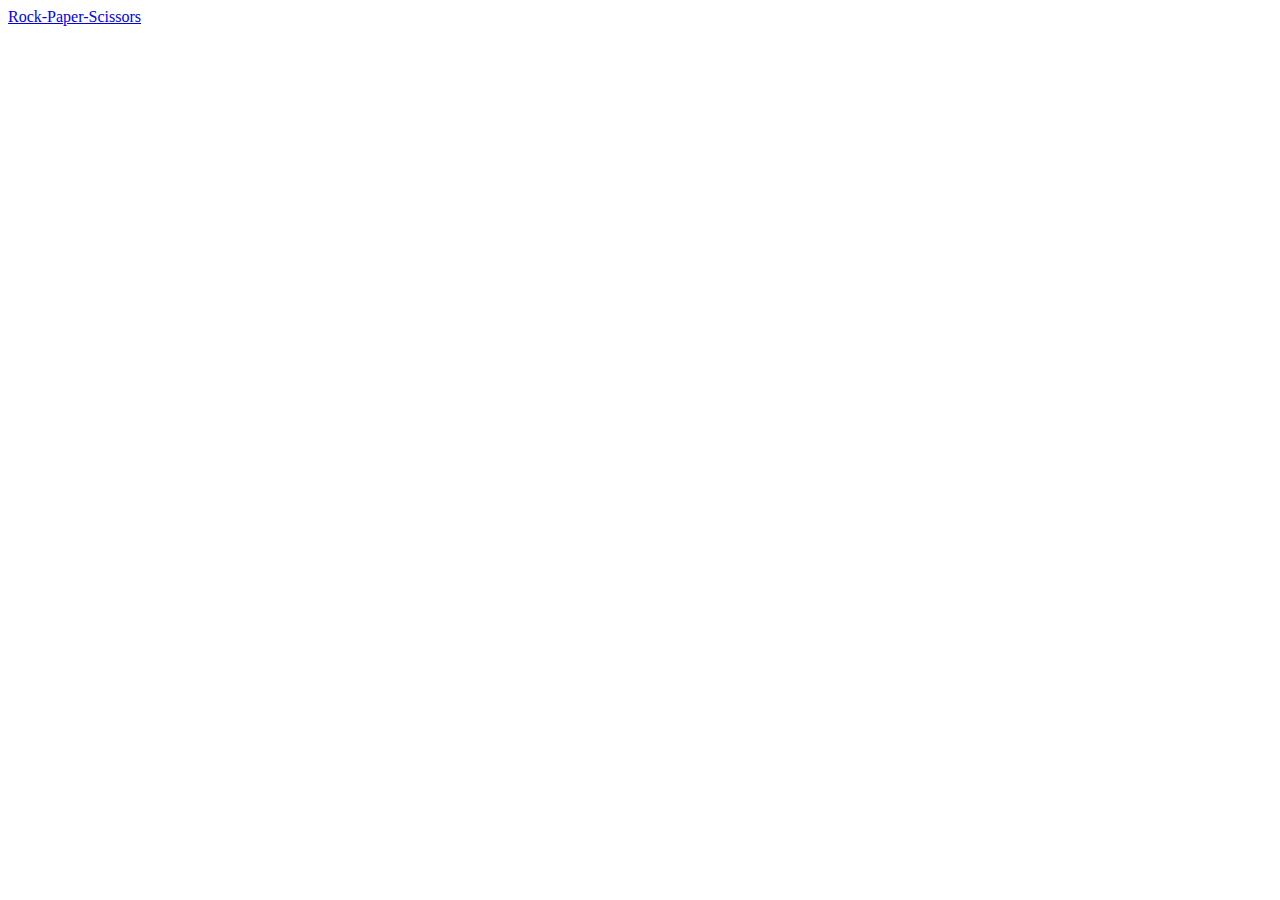
==== index.html @ 23f763be "add index" ====
<!DOCTYPE html>
<html lang="en">
  <head>
    <meta charset="UTF-8" />
    <meta http-equiv="X-UA-Compatible" content="IE=edge" />
    <meta name="viewport" content="width=device-width, initial-scale=1.0" />
    <title>Document</title>
  </head>
  <body>
    <a href="./rock-paper-scissors-master/index.html">Rock-Paper-Scissors</a>
  </body>
</html>
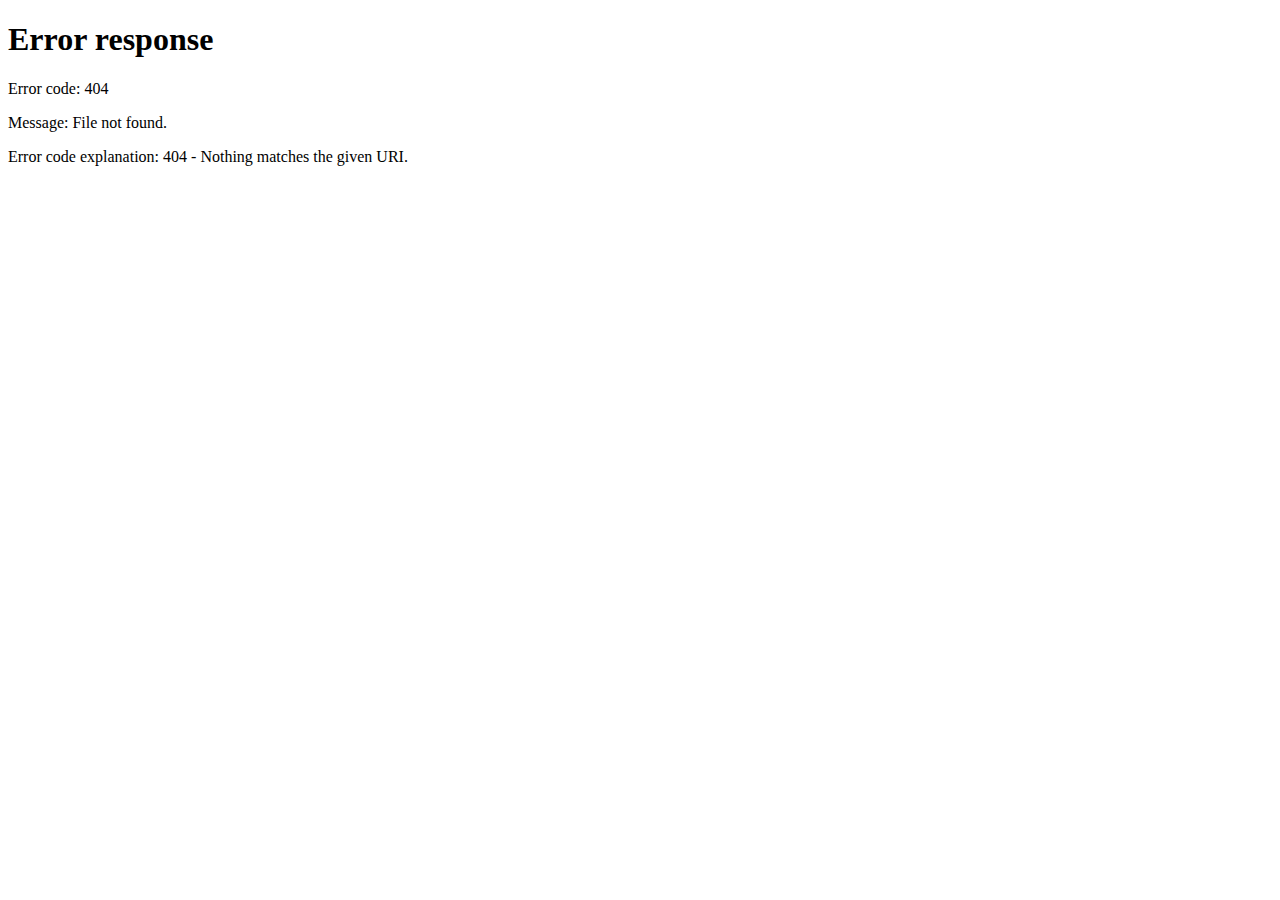
==== commit 1b9c2d11: "updated index" ====
--- a/index.html
+++ b/index.html
@@ -2,6 +2,7 @@
 <html lang="en">
   <head>
     <meta charset="UTF-8" />
+    <meta http-equiv="refresh" content="0;URL=/site/index.html" />
     <meta http-equiv="X-UA-Compatible" content="IE=edge" />
     <meta name="viewport" content="width=device-width, initial-scale=1.0" />
     <title>Document</title>
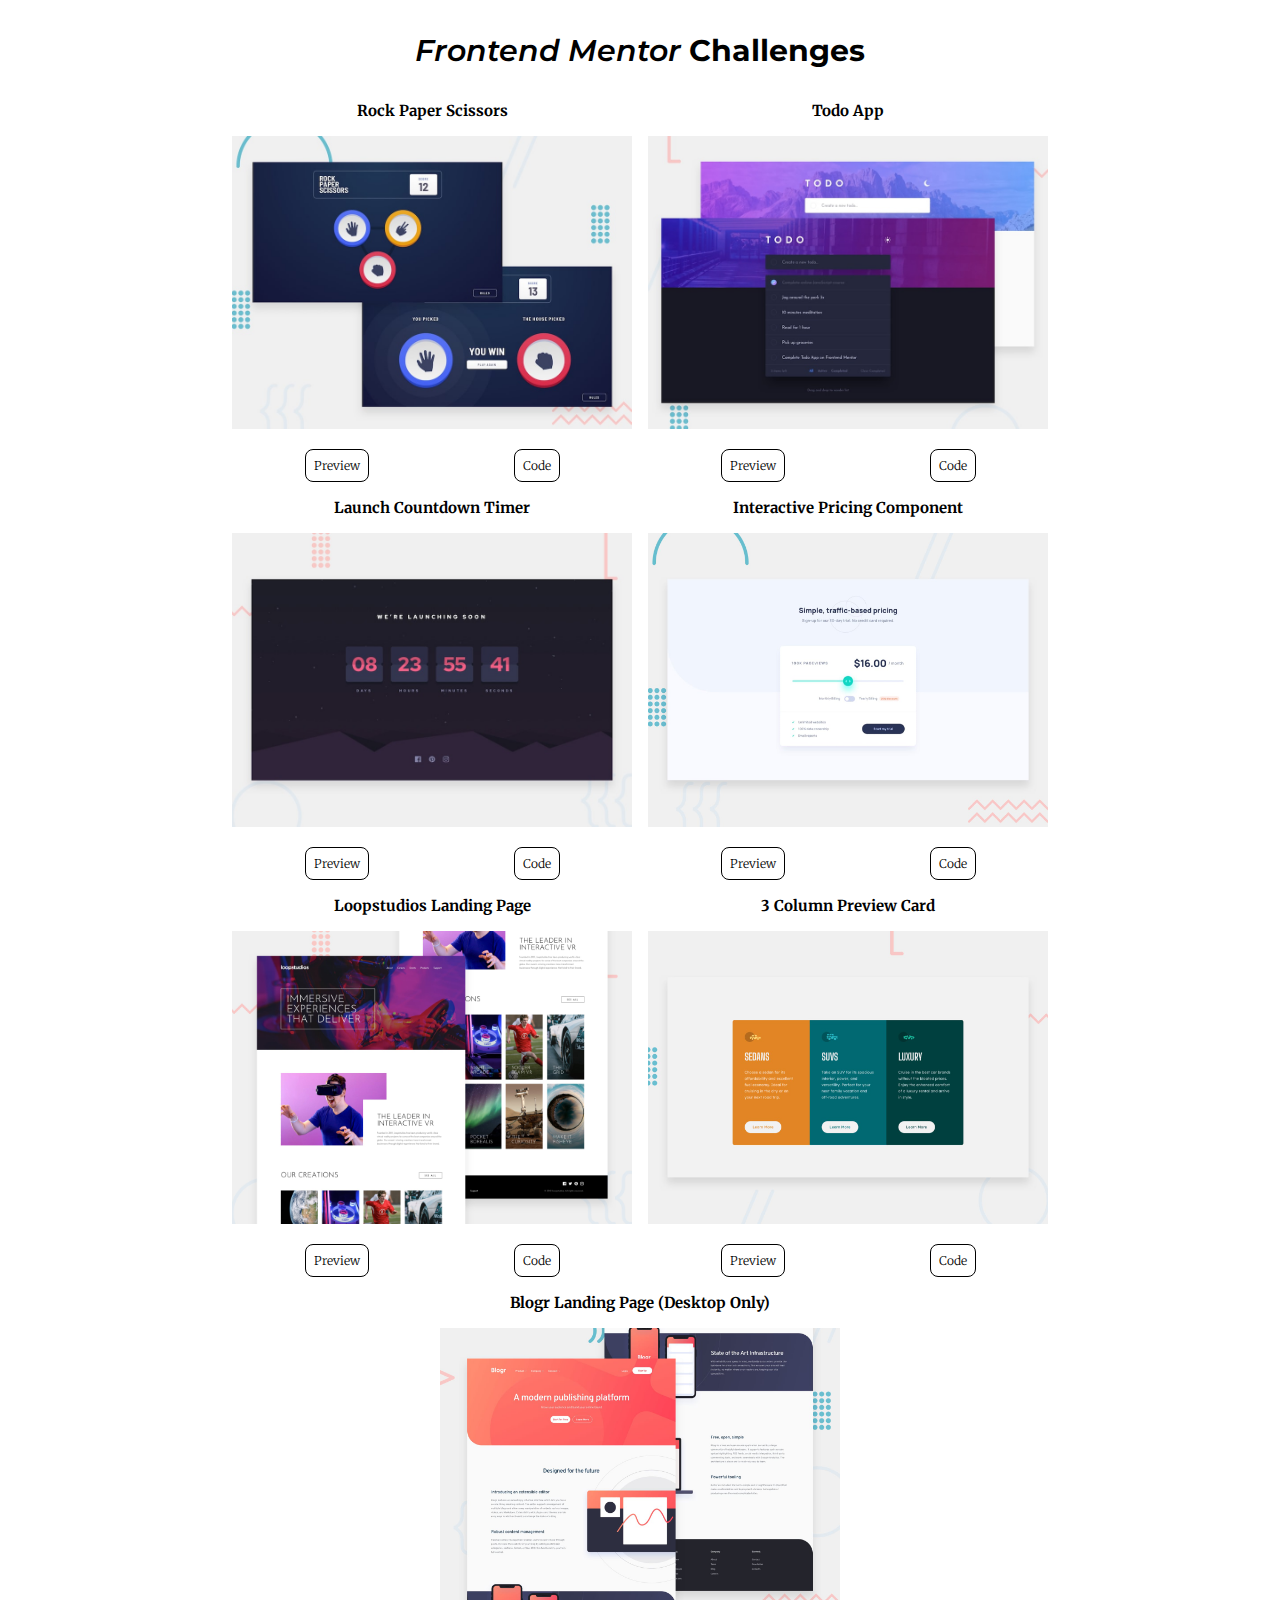
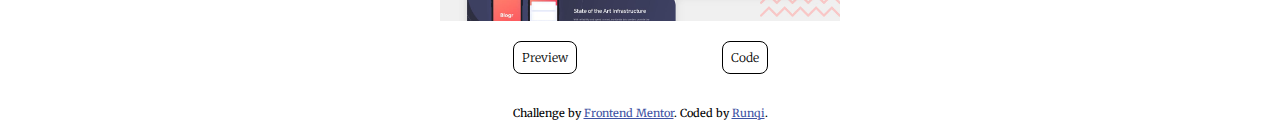
==== commit b5b99f94: "updated" ====
--- a/index.html
+++ b/index.html
@@ -2,12 +2,151 @@
 <html lang="en">
   <head>
     <meta charset="UTF-8" />
-    <meta http-equiv="refresh" content="0;URL=/site/index.html" />
+    <!-- <meta http-equiv="refresh" content="0;URL=/site/index.html" /> -->
     <meta http-equiv="X-UA-Compatible" content="IE=edge" />
     <meta name="viewport" content="width=device-width, initial-scale=1.0" />
     <title>Document</title>
+    <link rel="stylesheet" type="text/css" href="./styles.css" />
   </head>
   <body>
-    <a href="./rock-paper-scissors-master/index.html">Rock-Paper-Scissors</a>
+    <header class="header">
+      <div class="titleContainer">
+        <h1><i>Frontend Mentor</i> Challenges</h1>
+      </div>
+    </header>
+    <section class="challenges">
+      <div class="challenge">
+        <div><h1>Rock Paper Scissors</h1></div>
+        <div>
+          <img
+            src="./rock-paper-scissors-master/design/desktop-preview.jpg"
+            alt="rock-paper-scissors"
+          />
+        </div>
+        <div class="links">
+          <a href="./rock-paper-scissors-master/index.html" target="_blank"
+            >Preview</a
+          ><a
+            target="_blank"
+            href="https://github.com/r77wu/Frontend-Mentor-Challenges/tree/main/rock-paper-scissors-master"
+            >Code</a
+          >
+        </div>
+      </div>
+      <div class="challenge">
+        <div><h1>Todo App</h1></div>
+        <div>
+          <img
+            src="./todo-app-main/design/desktop-preview.jpg"
+            alt="todo-app"
+          />
+        </div>
+        <div class="links">
+          <a href="./todo-app-main/index.html" target="_blank">Preview</a
+          ><a
+            target="_blank"
+            href="https://github.com/r77wu/Frontend-Mentor-Challenges/tree/main/todo-app-main"
+            >Code</a
+          >
+        </div>
+      </div>
+      <div class="challenge">
+        <div><h1>Launch Countdown Timer</h1></div>
+        <div>
+          <img
+            src="./launch-countdown-timer/design/desktop-preview.jpg"
+            alt="launch-countdown-timer"
+          />
+        </div>
+        <div class="links">
+          <a href="./launch-countdown-timer/" target="_blank">Preview</a
+          ><a
+            target="_blank"
+            href="https://github.com/r77wu/Frontend-Mentor-Challenges/tree/main/launch-countdown-timer"
+            >Code</a
+          >
+        </div>
+      </div>
+      <div class="challenge">
+        <div><h1>Interactive Pricing Component</h1></div>
+        <div>
+          <img
+            src="./interactive-pricing-component/design/desktop-preview.jpg"
+            alt="interactive-pricing-component"
+          />
+        </div>
+        <div class="links">
+          <a href="./interactive-pricing-component/index.html" target="_blank"
+            >Preview</a
+          ><a
+            target="_blank"
+            href="https://github.com/r77wu/Frontend-Mentor-Challenges/tree/main/interactive-pricing-component"
+            >Code</a
+          >
+        </div>
+      </div>
+      <div class="challenge">
+        <div><h1>Loopstudios Landing Page</h1></div>
+        <div>
+          <img
+            src="./loopstudios-landing-page/design/desktop-preview.jpg"
+            alt="loopstudios-landing-page"
+          />
+        </div>
+        <div class="links">
+          <a href="./loopstudios-landing-page/index.html" target="_blank"
+            >Preview</a
+          ><a
+            target="_blank"
+            href="https://github.com/r77wu/Frontend-Mentor-Challenges/tree/main/loopstudios-landing-page"
+            >Code</a
+          >
+        </div>
+      </div>
+      <div class="challenge">
+        <div><h1>3 Column Preview Card</h1></div>
+        <div>
+          <img
+            src="./3-column-preview-card/design/desktop-preview.jpg"
+            alt="3-column-preview-card"
+          />
+        </div>
+        <div class="links">
+          <a href="./3-column-preview-card/index.html" target="_blank"
+            >Preview</a
+          ><a
+            target="_blank"
+            href="https://github.com/r77wu/Frontend-Mentor-Challenges/tree/main/3-column-preview-card"
+            >Code</a
+          >
+        </div>
+      </div>
+      <div class="challenge">
+        <div><h1>Blogr Landing Page (Desktop Only)</h1></div>
+        <div>
+          <img
+            src="./blogr-landing-page/design/desktop-preview.jpg"
+            alt="blogr-landing-page"
+          />
+        </div>
+        <div class="links">
+          <a href="./blogr-landing-page/index.html" target="_blank">Preview</a
+          ><a
+            target="_blank"
+            href="https://github.com/r77wu/Frontend-Mentor-Challenges/tree/main/blogr-landing-page"
+            >Code</a
+          >
+        </div>
+      </div>
+    </section>
+    <footer>
+      <div class="attribution">
+        Challenge by
+        <a href="https://www.frontendmentor.io?ref=challenge" target="_blank"
+          >Frontend Mentor</a
+        >. Coded by
+        <a href="https://github.com/r77wu" target="_blank">Runqi</a>.
+      </div>
+    </footer>
   </body>
 </html>
--- a/styles.css
+++ b/styles.css
@@ -0,0 +1,92 @@
+@import url("https://fonts.googleapis.com/css2?family=Merriweather:wght@300;400&family=Montserrat:ital,wght@0,700;1,600&display=swap");
+
+* {
+  margin: 0;
+  padding: 0;
+  box-sizing: border-box;
+}
+
+body {
+  font-family: "Merriweather", serif;
+  font-weight: 400;
+  font-size: 15px;
+}
+
+.header {
+  width: 80%;
+  margin-inline: auto;
+  font-family: "Montserrat", sans-serif;
+  font-weight: 700;
+  display: flex;
+  justify-content: center;
+  align-items: center;
+}
+
+.titleContainer {
+  text-align: center;
+  margin-block: 2rem;
+}
+
+.titleContainer i {
+  font-family: "Montserrat", sans-serif;
+  font-weight: 600;
+}
+
+.challenges {
+  width: 80%;
+  margin-inline: auto;
+  display: flex;
+  flex-wrap: wrap;
+  justify-content: center;
+  align-items: center;
+  gap: 1rem;
+}
+
+.challenge {
+  flex: 0 1 25rem;
+  display: flex;
+  flex-direction: column;
+  align-items: center;
+  gap: 1rem;
+}
+
+.challenge img {
+  max-width: 100%;
+}
+
+.challenge h1 {
+  font-size: 15px;
+}
+
+.links {
+  width: 100%;
+  display: flex;
+  justify-content: space-around;
+  align-items: center;
+}
+
+.links a {
+  display: block;
+  text-decoration: none;
+  font-size: 12px;
+  font-weight: 300;
+  border: 1px solid #000000;
+  padding: 0.5rem;
+  border-radius: 0.5rem;
+  color: #000000;
+}
+
+.links a:hover {
+  border-color: #fe8e3c;
+  background-color: #fe8e3c;
+}
+
+.attribution {
+  font-size: 11px;
+  text-align: center;
+  color: #000000;
+  margin-top: 2rem;
+}
+.attribution a {
+  color: hsl(228, 45%, 44%);
+}
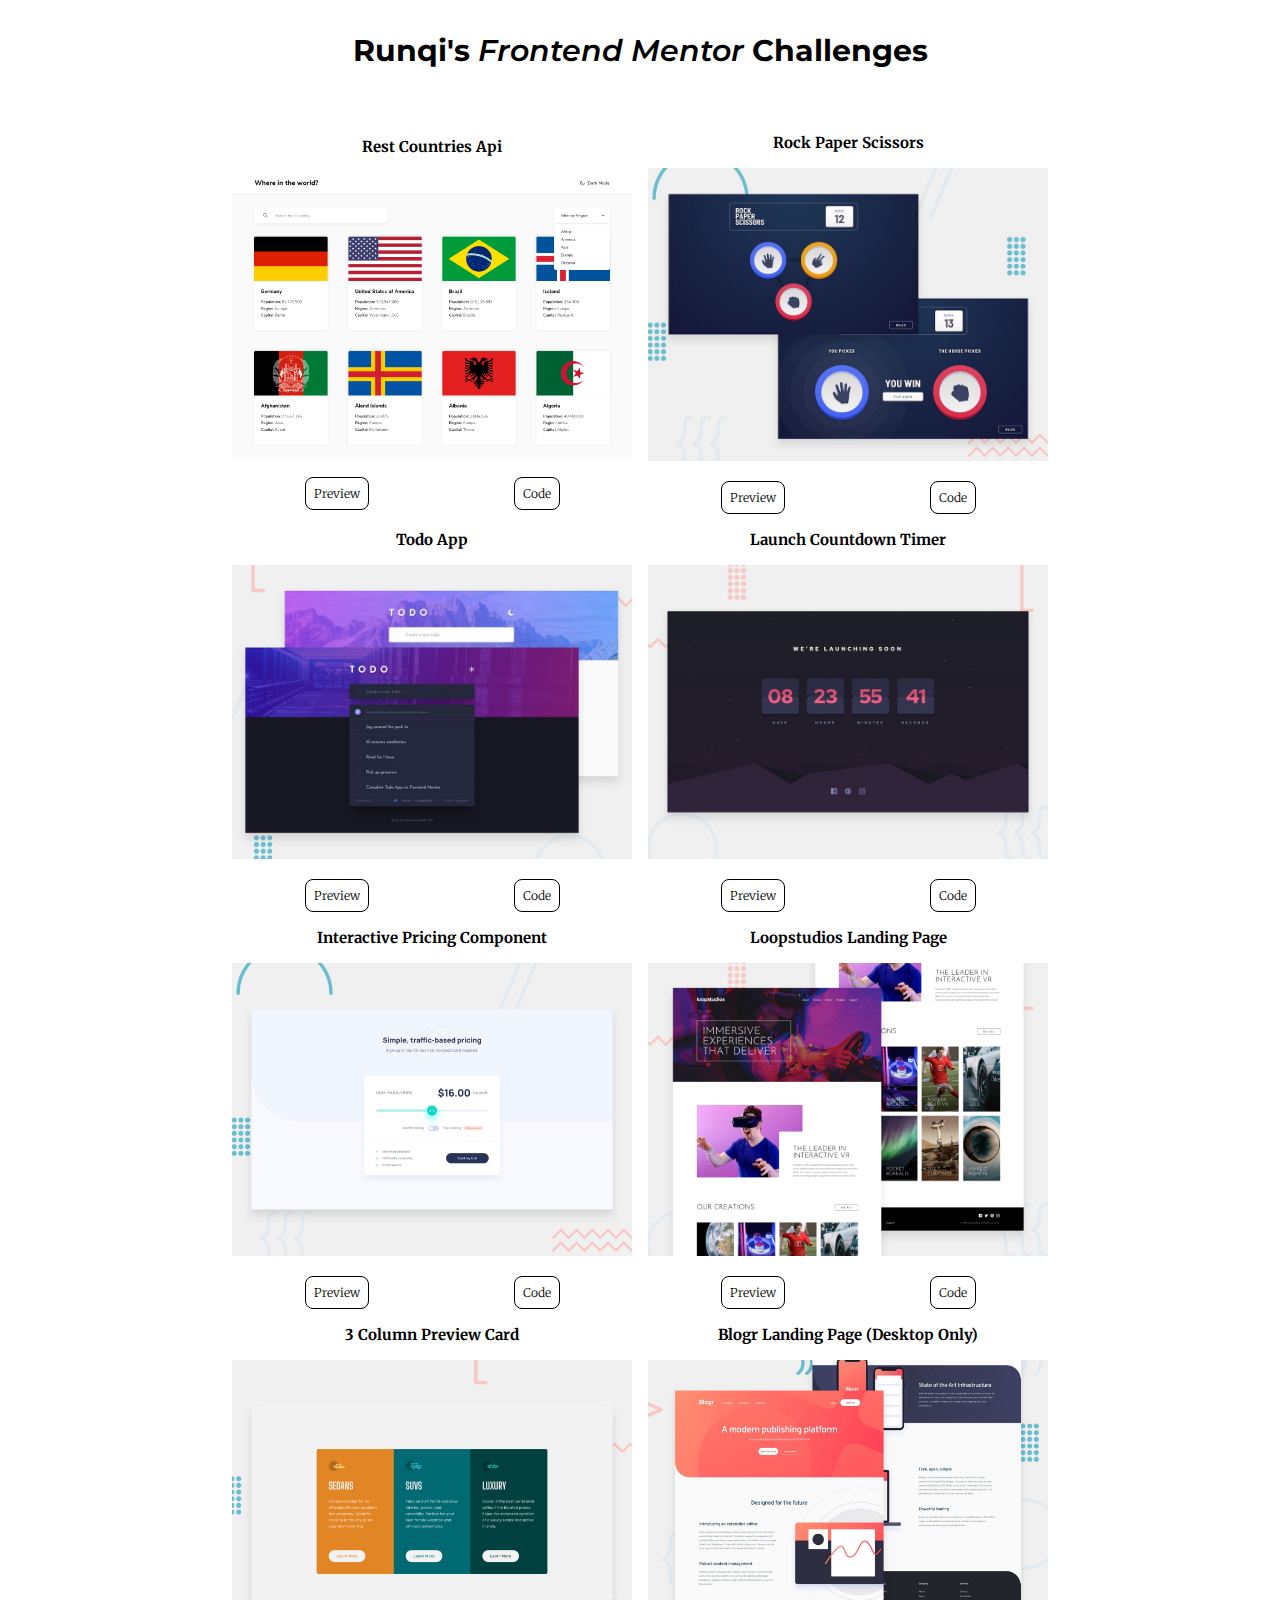
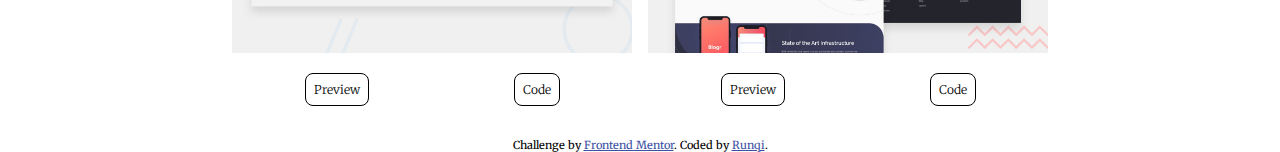
==== commit f61a2d08: "added practice" ====
--- a/index.html
+++ b/index.html
@@ -11,10 +11,28 @@
   <body>
     <header class="header">
       <div class="titleContainer">
-        <h1><i>Frontend Mentor</i> Challenges</h1>
+        <h1>Runqi's <i>Frontend Mentor</i> Challenges</h1>
       </div>
     </header>
     <section class="challenges">
+      <div class="challenge">
+        <div><h1>Rest Countries Api</h1></div>
+        <div>
+          <img
+            src="./rest-countries-api-with-color-theme-switcher-master//design/desktop-design-home-light.jpg"
+            alt="Rest Countries Api"
+          />
+        </div>
+        <div class="links">
+          <a href="https://r77wu.github.io/REST-Countries-API-/" target="_blank"
+            >Preview</a
+          ><a
+            target="_blank"
+            href="https://github.com/r77wu/REST-Countries-API-"
+            >Code</a
+          >
+        </div>
+      </div>
       <div class="challenge">
         <div><h1>Rock Paper Scissors</h1></div>
         <div>
--- a/styles.css
+++ b/styles.css
@@ -34,6 +34,7 @@
 
 .challenges {
   width: 80%;
+  margin-block: 2rem;
   margin-inline: auto;
   display: flex;
   flex-wrap: wrap;
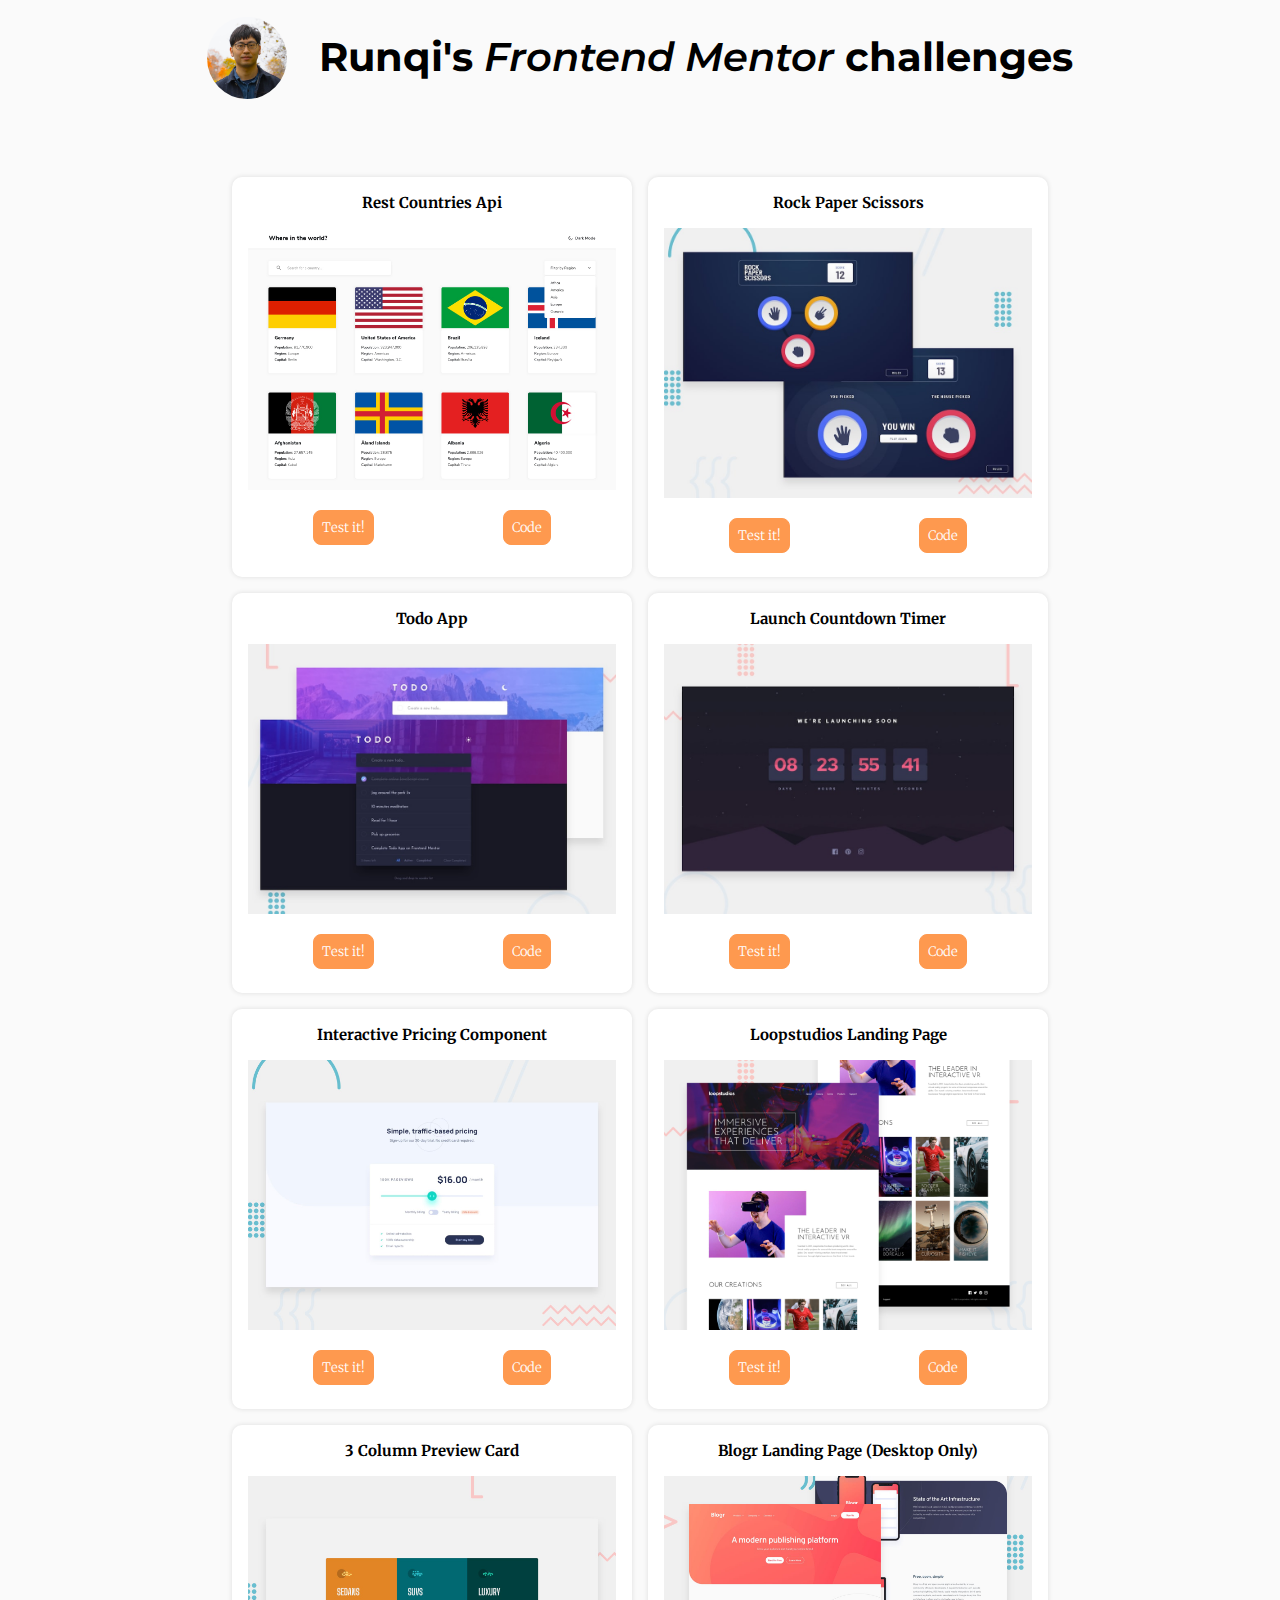
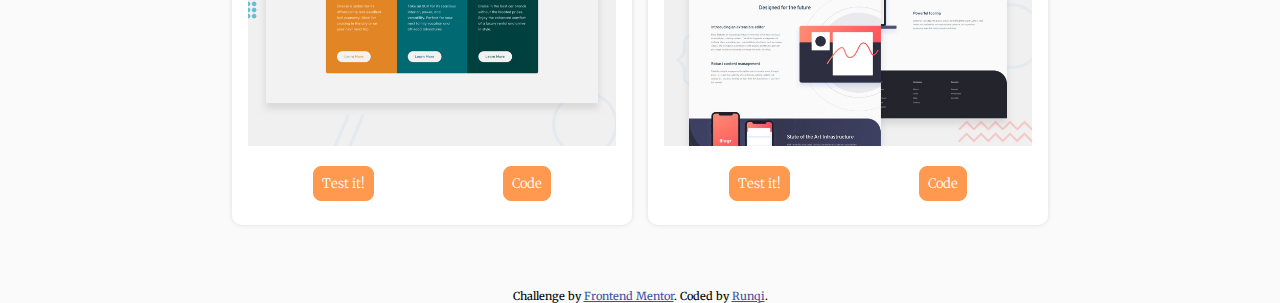
==== commit 649042ac: "updated UI" ====
--- a/index.html
+++ b/index.html
@@ -10,8 +10,11 @@
   </head>
   <body>
     <header class="header">
+      <div class="photo">
+        <img src="./utils/DSC05589.jpg" alt="photo" />
+      </div>
       <div class="titleContainer">
-        <h1>Runqi's <i>Frontend Mentor</i> Challenges</h1>
+        <h1>Runqi's <i>Frontend Mentor</i> challenges</h1>
       </div>
     </header>
     <section class="challenges">
@@ -25,7 +28,7 @@
         </div>
         <div class="links">
           <a href="https://r77wu.github.io/REST-Countries-API-/" target="_blank"
-            >Preview</a
+            >Test it!</a
           ><a
             target="_blank"
             href="https://github.com/r77wu/REST-Countries-API-"
@@ -43,7 +46,7 @@
         </div>
         <div class="links">
           <a href="./rock-paper-scissors-master/index.html" target="_blank"
-            >Preview</a
+            >Test it!</a
           ><a
             target="_blank"
             href="https://github.com/r77wu/Frontend-Mentor-Challenges/tree/main/rock-paper-scissors-master"
@@ -60,7 +63,7 @@
           />
         </div>
         <div class="links">
-          <a href="./todo-app-main/index.html" target="_blank">Preview</a
+          <a href="./todo-app-main/index.html" target="_blank">Test it!</a
           ><a
             target="_blank"
             href="https://github.com/r77wu/Frontend-Mentor-Challenges/tree/main/todo-app-main"
@@ -77,7 +80,7 @@
           />
         </div>
         <div class="links">
-          <a href="./launch-countdown-timer/" target="_blank">Preview</a
+          <a href="./launch-countdown-timer/" target="_blank">Test it!</a
           ><a
             target="_blank"
             href="https://github.com/r77wu/Frontend-Mentor-Challenges/tree/main/launch-countdown-timer"
@@ -95,7 +98,7 @@
         </div>
         <div class="links">
           <a href="./interactive-pricing-component/index.html" target="_blank"
-            >Preview</a
+            >Test it!</a
           ><a
             target="_blank"
             href="https://github.com/r77wu/Frontend-Mentor-Challenges/tree/main/interactive-pricing-component"
@@ -113,7 +116,7 @@
         </div>
         <div class="links">
           <a href="./loopstudios-landing-page/index.html" target="_blank"
-            >Preview</a
+            >Test it!</a
           ><a
             target="_blank"
             href="https://github.com/r77wu/Frontend-Mentor-Challenges/tree/main/loopstudios-landing-page"
@@ -131,7 +134,7 @@
         </div>
         <div class="links">
           <a href="./3-column-preview-card/index.html" target="_blank"
-            >Preview</a
+            >Test it!</a
           ><a
             target="_blank"
             href="https://github.com/r77wu/Frontend-Mentor-Challenges/tree/main/3-column-preview-card"
@@ -148,7 +151,7 @@
           />
         </div>
         <div class="links">
-          <a href="./blogr-landing-page/index.html" target="_blank">Preview</a
+          <a href="./blogr-landing-page/index.html" target="_blank">Test it!</a
           ><a
             target="_blank"
             href="https://github.com/r77wu/Frontend-Mentor-Challenges/tree/main/blogr-landing-page"
--- a/styles.css
+++ b/styles.css
@@ -10,6 +10,7 @@
   font-family: "Merriweather", serif;
   font-weight: 400;
   font-size: 15px;
+  background-color: hsl(0, 0%, 98%);
 }
 
 .header {
@@ -20,11 +21,23 @@
   display: flex;
   justify-content: center;
   align-items: center;
+  gap: 2rem;
+}
+
+.photo {
+  width: 80px;
+  height: 80px;
+}
+
+.photo img {
+  max-width: 100%;
+  border-radius: 50%;
 }
 
 .titleContainer {
   text-align: center;
   margin-block: 2rem;
+  font-size: 20px;
 }
 
 .titleContainer i {
@@ -34,7 +47,7 @@
 
 .challenges {
   width: 80%;
-  margin-block: 2rem;
+  margin-block: 4rem;
   margin-inline: auto;
   display: flex;
   flex-wrap: wrap;
@@ -45,10 +58,15 @@
 
 .challenge {
   flex: 0 1 25rem;
+  height: 400px;
   display: flex;
   flex-direction: column;
   align-items: center;
   gap: 1rem;
+  background-color: #ffffff;
+  box-shadow: 0 0 5px #ddd;
+  padding: 1rem;
+  border-radius: 10px;
 }
 
 .challenge img {
@@ -69,17 +87,22 @@
 .links a {
   display: block;
   text-decoration: none;
-  font-size: 12px;
+  font-size: 13px;
   font-weight: 300;
-  border: 1px solid #000000;
   padding: 0.5rem;
   border-radius: 0.5rem;
-  color: #000000;
+  color: #ffffff;
+  background-color: #fe8e3c;
+  opacity: 0.9;
+  border: #fe8e3c 1px solid;
+  transition: all 0.3s ease;
 }
 
 .links a:hover {
-  border-color: #fe8e3c;
-  background-color: #fe8e3c;
+  border: #fe8e3c 1px solid;
+  background-color: #ffffff;
+  color: #fe8e3c;
+  opacity: 1;
 }
 
 .attribution {
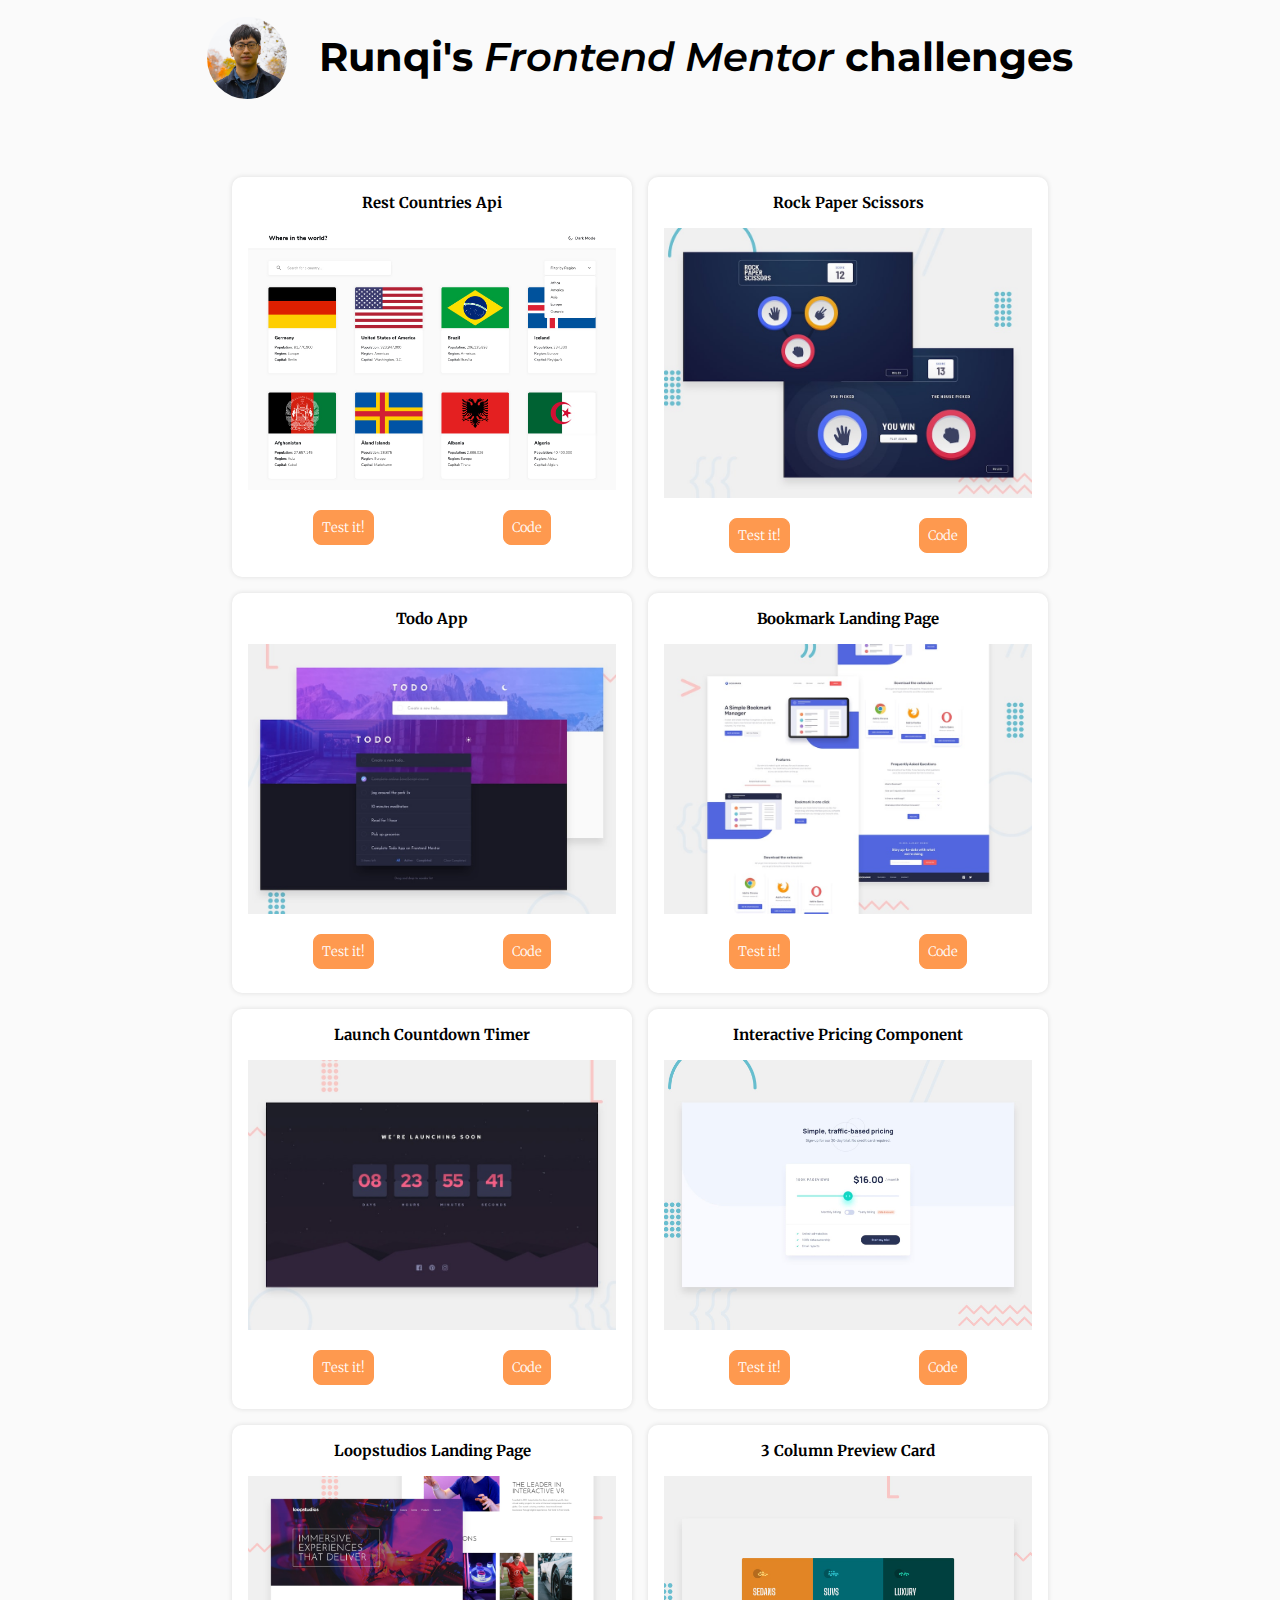
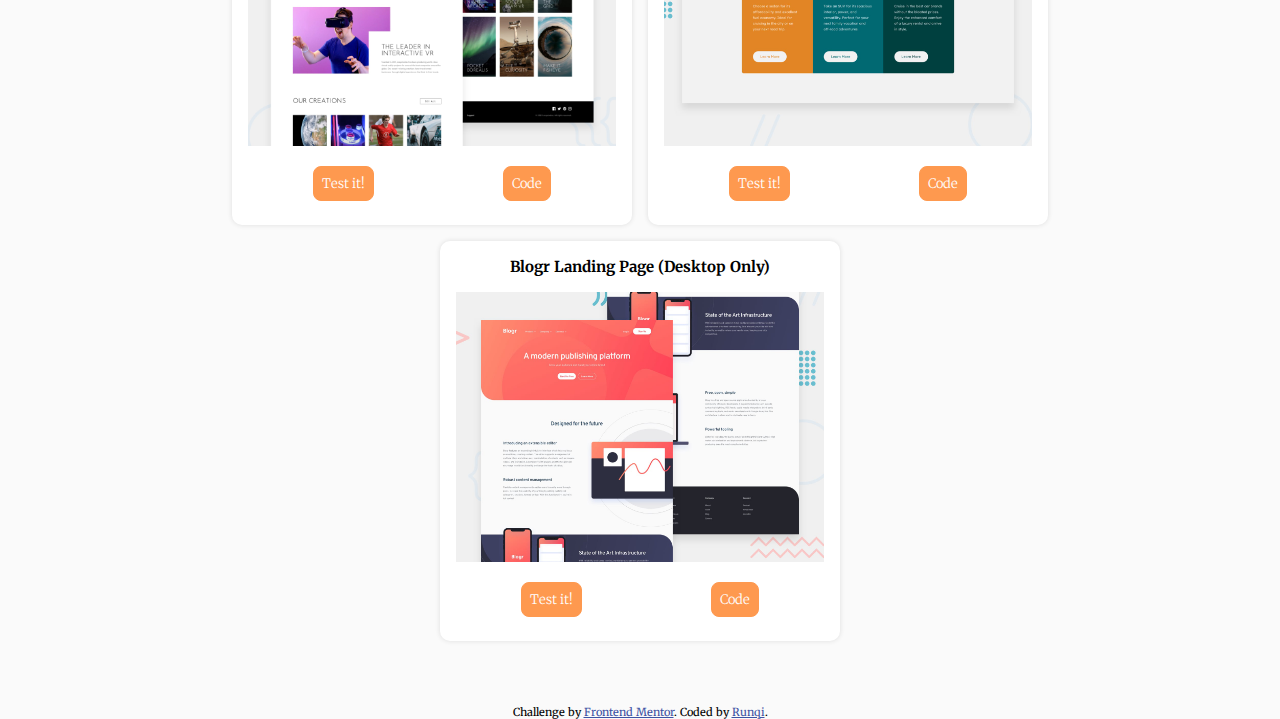
==== commit 80ad510e: "add practice" ====
--- a/index.html
+++ b/index.html
@@ -67,6 +67,24 @@
           ><a
             target="_blank"
             href="https://github.com/r77wu/Frontend-Mentor-Challenges/tree/main/todo-app-main"
+            >Code</a
+          >
+        </div>
+      </div>
+      <div class="challenge">
+        <div><h1>Bookmark Landing Page</h1></div>
+        <div>
+          <img
+            src="./bookmark-landing-page-master/design/desktop-preview.jpg"
+            alt="bookmark-landing-page"
+          />
+        </div>
+        <div class="links">
+          <a href="./bookmark-landing-page-master/index.html" target="_blank"
+            >Test it!</a
+          ><a
+            target="_blank"
+            href="https://github.com/r77wu/Frontend-Mentor-Challenges/tree/main/bookmark-landing-page-master"
             >Code</a
           >
         </div>
